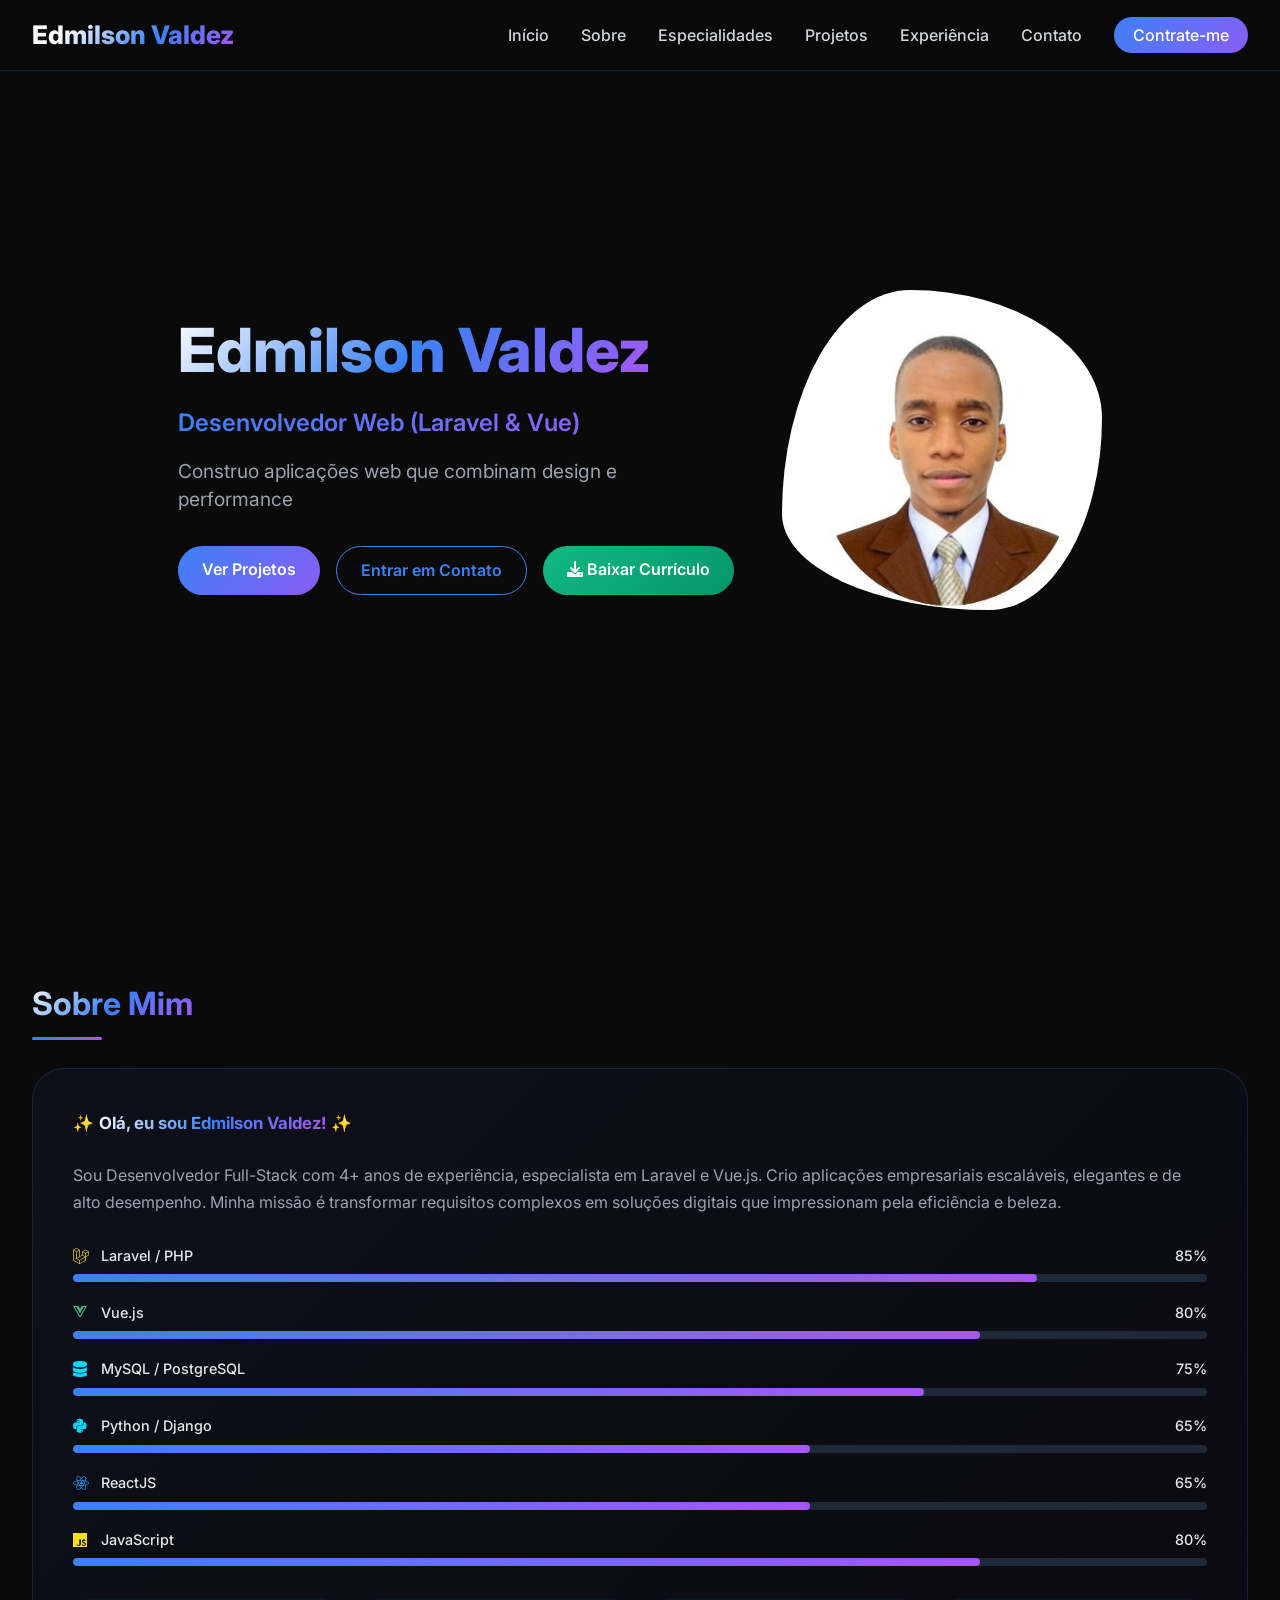
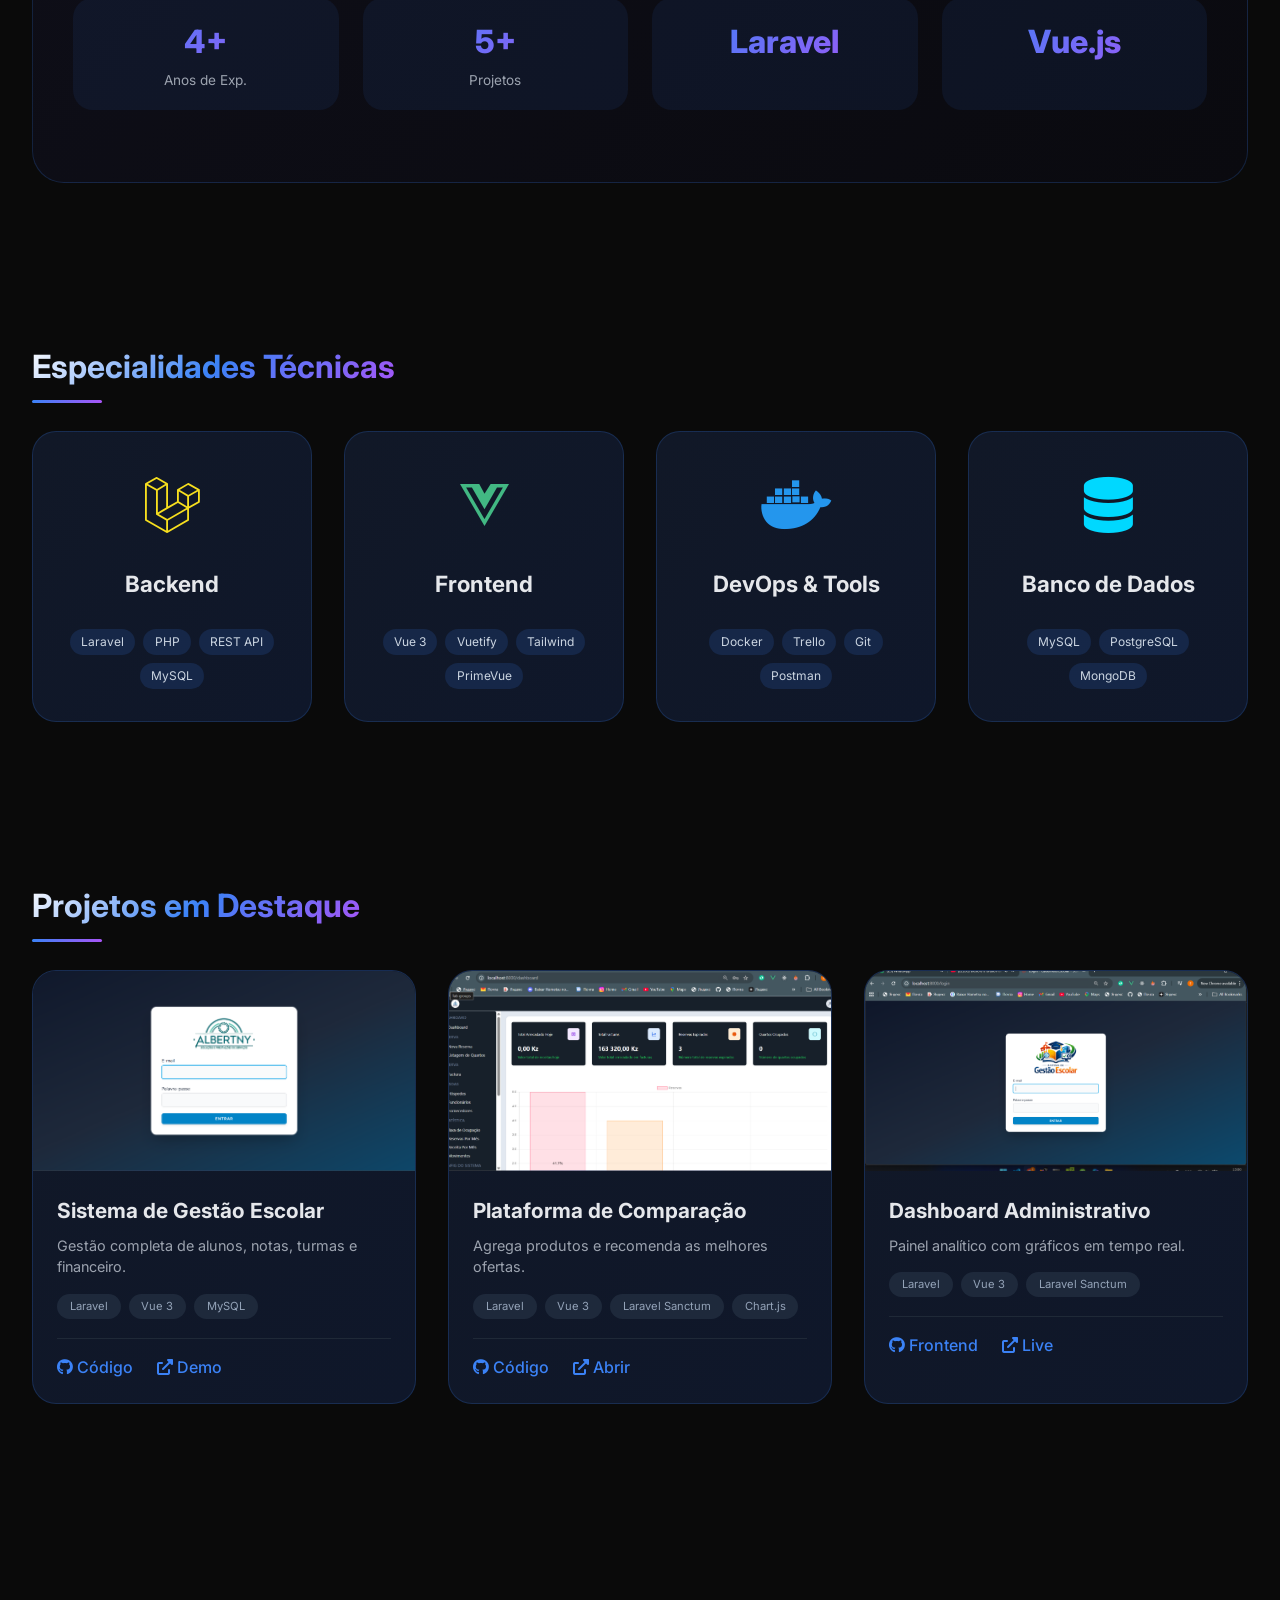
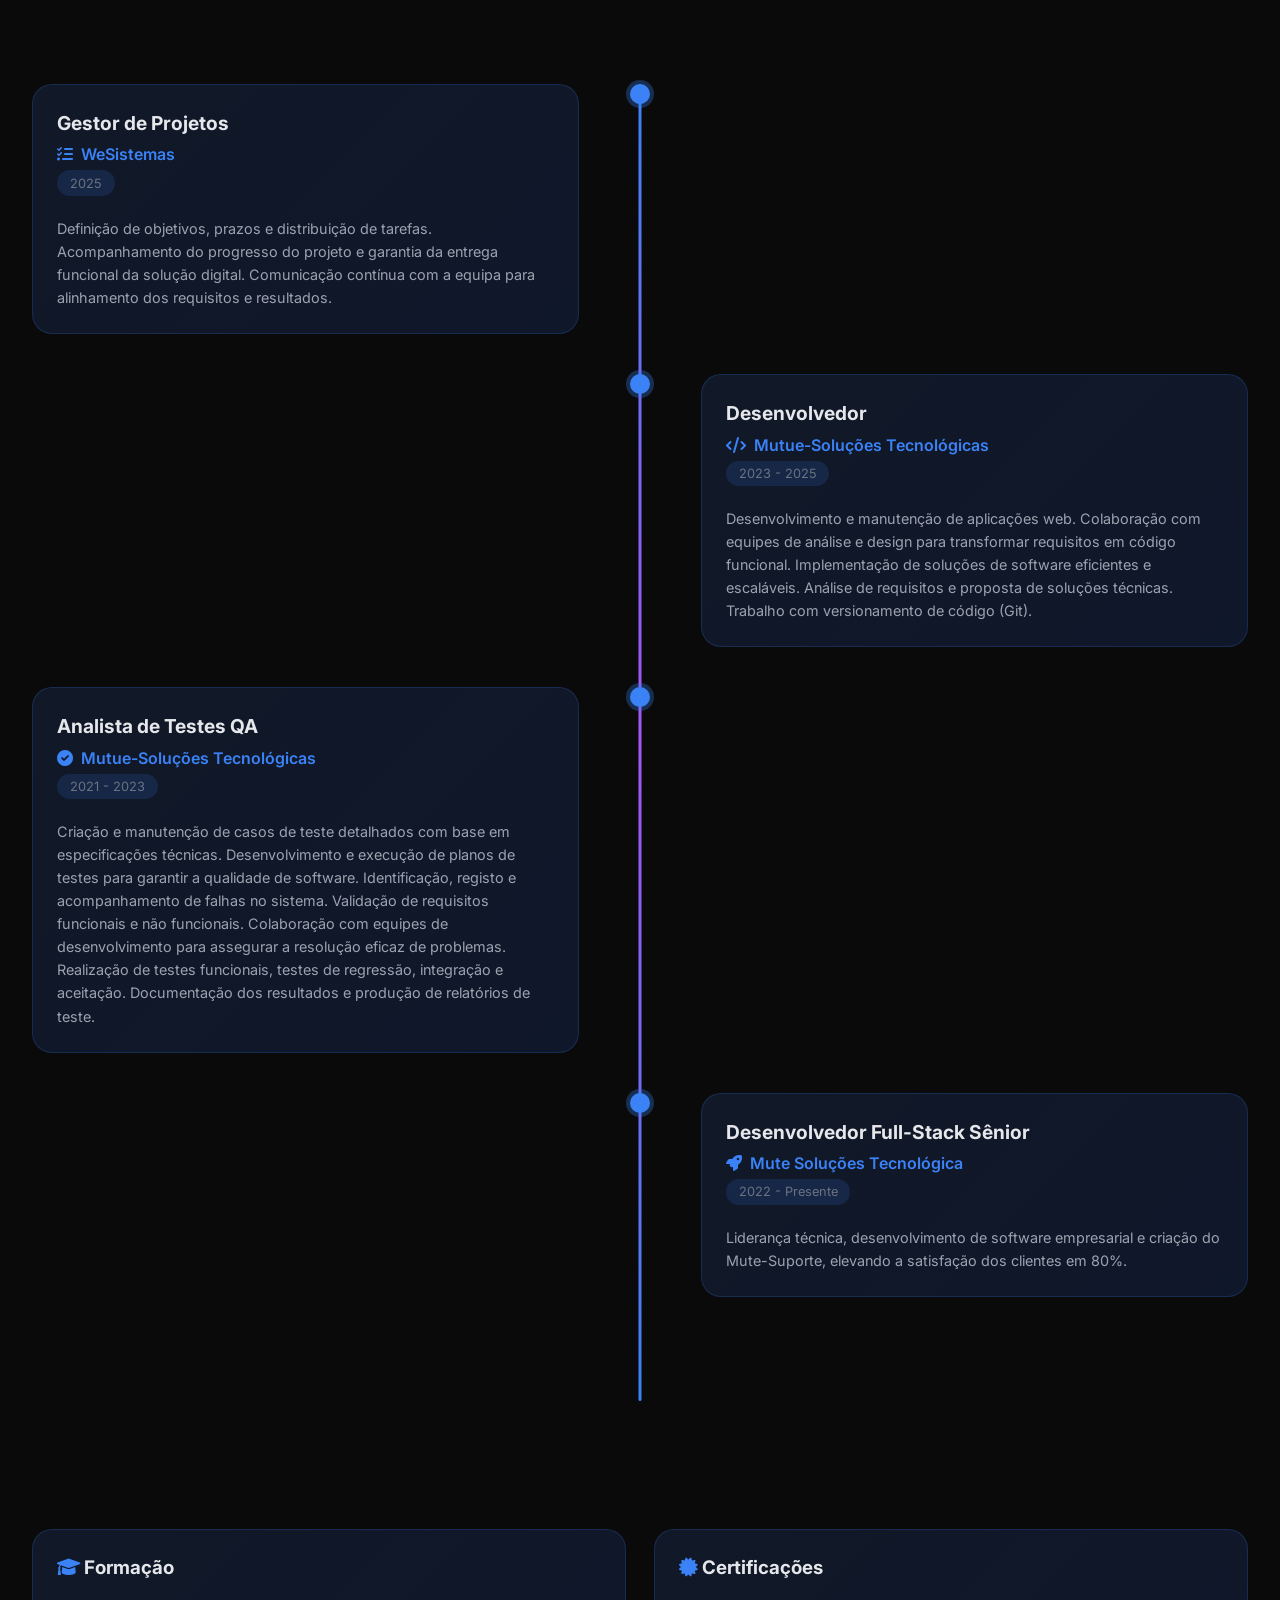
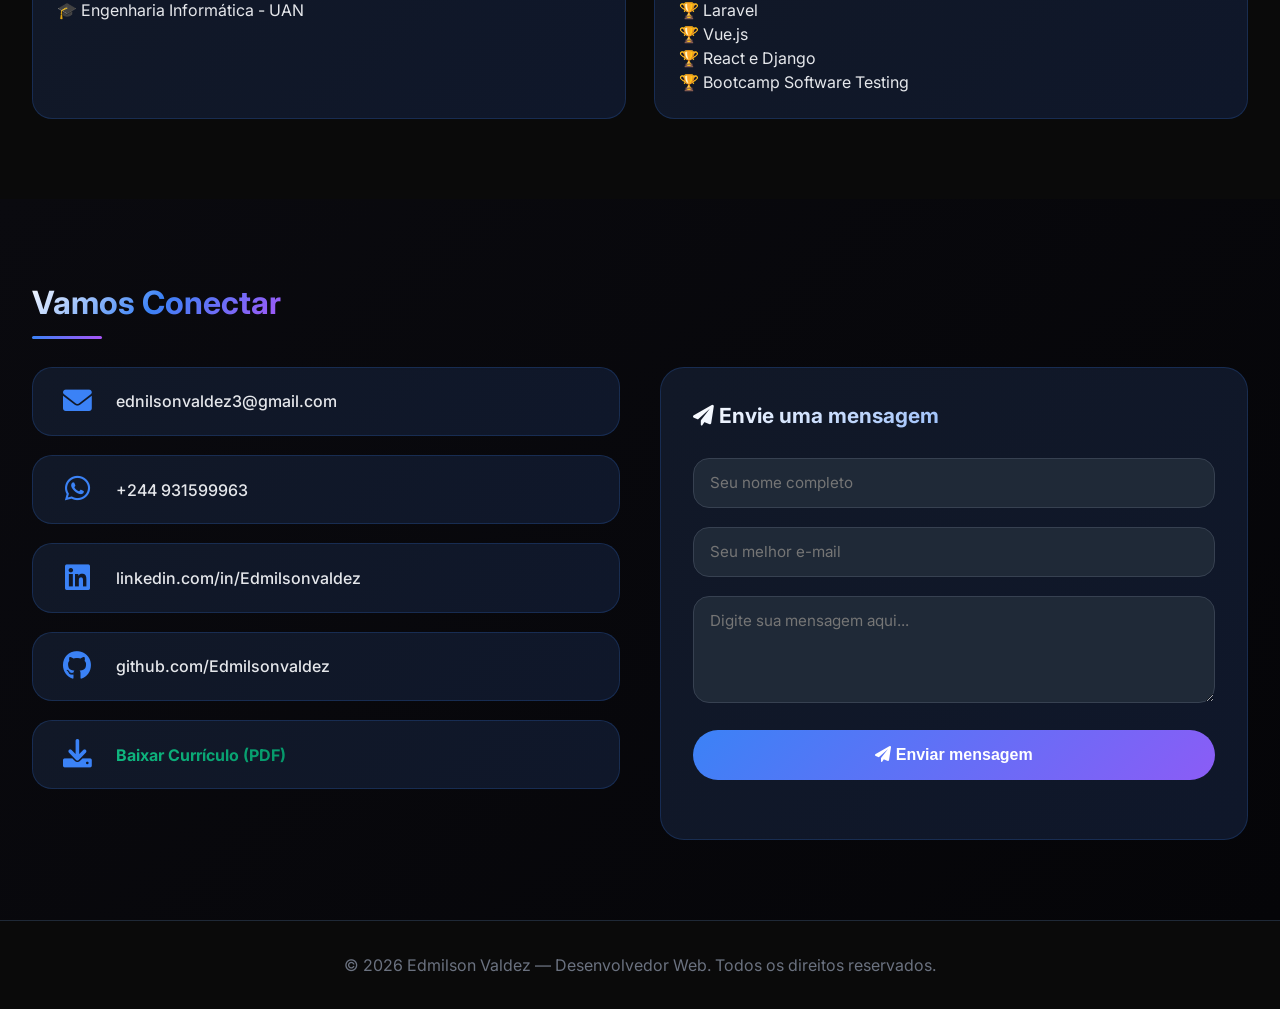
==== index.html @ 4fcdb346 "Add files via upload" ====
<!DOCTYPE html>
<html lang="pt-PT">
<head>
  <meta charset="UTF-8">
  <meta name="viewport" content="width=device-width, initial-scale=1.0, viewport-fit=cover">
  <meta name="description" content="Portfólio de Edmilson Valdez - Desenvolvedor Web especializado em Laravel e Vue.js.">
  <meta name="author" content="Edmilson Valdez">
  <title>Edmilson Valdez | Desenvolvedor Web (Laravel & Vue)</title>
  <link rel="preconnect" href="https://fonts.googleapis.com">
  <link rel="preconnect" href="https://fonts.gstatic.com" crossorigin>
  <link href="https://fonts.googleapis.com/css2?family=Inter:opsz,wght@14..32,300;400;500;600;700;800&family=Poppins:wght@500;600;700;800&display=swap" rel="stylesheet">
  <link rel="stylesheet" href="https://cdnjs.cloudflare.com/ajax/libs/font-awesome/6.0.0-beta3/css/all.min.css">
  <style>
    * {
      margin: 0;
      padding: 0;
      box-sizing: border-box;
    }

    body {
      background-color: #0A0A0A;
      color: #E5E7EB;
      font-family: 'Inter', sans-serif;
      line-height: 1.5;
      scroll-behavior: smooth;
    }

    .container {
      max-width: 1280px;
      margin: 0 auto;
      padding: 0 32px;
    }

    section {
      padding: 5rem 0;
    }

    /* Header */
    header {
      position: fixed;
      top: 0;
      width: 100%;
      background: rgba(10, 10, 10, 0.95);
      backdrop-filter: blur(12px);
      z-index: 1000;
      border-bottom: 1px solid rgba(59, 130, 246, 0.2);
      transition: all 0.3s ease;
    }

    .navbar {
      display: flex;
      justify-content: space-between;
      align-items: center;
      padding: 1rem 0;
    }

    .logo {
      font-size: 1.6rem;
      font-weight: 800;
      background: linear-gradient(135deg, #FFFFFF 20%, #3B82F6 60%, #A855F7 100%);
      -webkit-background-clip: text;
      background-clip: text;
      color: transparent;
    }

    .nav-links {
      display: flex;
      gap: 2rem;
      list-style: none;
    }

    .nav-links a {
      color: #D1D5DB;
      text-decoration: none;
      font-weight: 500;
      transition: all 0.3s;
      position: relative;
    }

    .nav-links a:hover {
      color: #3B82F6;
    }

    .nav-links a::after {
      content: '';
      position: absolute;
      bottom: -5px;
      left: 0;
      width: 0;
      height: 2px;
      background: linear-gradient(90deg, #3B82F6, #A855F7);
      transition: width 0.3s;
    }

    .nav-links a:hover::after {
      width: 100%;
    }

    .hire-btn {
      background: linear-gradient(135deg, #3B82F6, #8B5CF6);
      padding: 0.5rem 1.2rem;
      border-radius: 40px;
      color: white !important;
    }
    .hire-btn:hover {
      transform: translateY(-2px);
    }
    .hire-btn::after { display: none; }

    .menu-hamburger {
      display: none;
      font-size: 1.8rem;
      cursor: pointer;
      color: #E5E7EB;
    }

    /* Botões */
    .btn {
      display: inline-block;
      background: transparent;
      border: 1.5px solid #3B82F6;
      color: #3B82F6;
      padding: 0.7rem 1.5rem;
      border-radius: 40px;
      font-weight: 600;
      text-decoration: none;
      transition: all 0.3s ease;
      cursor: pointer;
    }

    .btn-primary {
      background: linear-gradient(135deg, #3B82F6, #8B5CF6);
      color: #FFFFFF;
      border: none;
    }

    .btn-primary:hover {
      transform: translateY(-2px);
      box-shadow: 0 10px 20px -5px rgba(59,130,246,0.4);
    }

    .btn-outline:hover {
      background: rgba(59,130,246,0.1);
      transform: translateY(-2px);
    }

    .btn-download {
      background: linear-gradient(135deg, #10B981, #059669);
      color: white;
      border: none;
    }
    .btn-download:hover {
      background: linear-gradient(135deg, #059669, #047857);
      transform: translateY(-2px);
      box-shadow: 0 10px 20px -5px rgba(16,185,129,0.4);
    }

    /* Hero */
    .hero {
      min-height: 100vh;
      display: flex;
      align-items: center;
      padding-top: 80px;
    }

    .hero-wrapper {
      display: flex;
      align-items: center;
      justify-content: space-between;
      gap: 3rem;
      flex-wrap: wrap;
    }

    .hero-content h1 { font-size: 3.8rem; font-weight: 800; }
    .gradient-text {
      background: linear-gradient(135deg, #FFFFFF, #3B82F6, #A855F7);
      -webkit-background-clip: text;
      background-clip: text;
      color: transparent;
    }
    .hero-title { font-size: 1.5rem; background: linear-gradient(135deg, #3B82F6, #A855F7); -webkit-background-clip: text; background-clip: text; color: transparent; margin: 0.5rem 0; font-weight: 600; }
    .hero-tagline { font-size: 1.2rem; color: #9CA3AF; margin: 1rem 0 2rem; max-width: 500px; }
    .hero-buttons { display: flex; gap: 1rem; flex-wrap: wrap; }

    .hero-image .image-frame {
      width: 320px; height: 320px;
      background: linear-gradient(135deg, #3B82F6, #8B5CF6);
      border-radius: 40% 60% 35% 65% / 70% 40% 60% 30%;
      animation: morphing 10s ease-in-out infinite;
      display: flex; align-items: center; justify-content: center; overflow: hidden;
    }
    @keyframes morphing {
      0%, 100% { border-radius: 40% 60% 35% 65% / 70% 40% 60% 30%; }
      50% { border-radius: 60% 40% 65% 35% / 40% 60% 40% 60%; }
    }
    .image-frame img { width: 100%; height: 100%; object-fit: cover; }

    /* Títulos */
    .section-title {
      font-size: 2rem;
      font-weight: 700;
      margin-bottom: 2.5rem;
      position: relative;
      display: inline-block;
      background: linear-gradient(135deg, #FFFFFF, #3B82F6, #A855F7);
      -webkit-background-clip: text;
      background-clip: text;
      color: transparent;
    }
    .section-title:after {
      content: '';
      position: absolute;
      bottom: -12px;
      left: 0;
      width: 70px;
      height: 3px;
      background: linear-gradient(90deg, #3B82F6, #A855F7);
      border-radius: 3px;
    }

    /* Cards de Especialidades */
    .skills-cards-grid {
      display: grid;
      grid-template-columns: repeat(auto-fit, minmax(250px, 1fr));
      gap: 2rem;
    }
    .skill-square-card {
      background: linear-gradient(135deg, #111827, #0F172A);
      border-radius: 24px;
      padding: 2rem;
      text-align: center;
      transition: all 0.4s cubic-bezier(0.2, 0.9, 0.4, 1.1);
      border: 1px solid rgba(59, 130, 246, 0.2);
      aspect-ratio: 1 / 0.9;
      display: flex;
      flex-direction: column;
      justify-content: center;
      align-items: center;
      cursor: pointer;
    }
    .skill-square-card:hover {
      transform: translateY(-10px) scale(1.02);
      border-color: #3B82F6;
      box-shadow: 0 25px 35px -12px rgba(59,130,246,0.3);
    }
    .skill-icon {
      font-size: 3.5rem;
      margin-bottom: 1.2rem;
      transition: transform 0.3s;
    }
    .skill-square-card:hover .skill-icon {
      transform: scale(1.1);
    }
    .skill-square-card h3 {
      font-size: 1.4rem;
      margin-bottom: 1rem;
      font-weight: 700;
    }
    .skill-tags {
      display: flex;
      flex-wrap: wrap;
      justify-content: center;
      gap: 0.5rem;
      margin-top: 0.8rem;
    }
    .skill-tag {
      background: rgba(59, 130, 246, 0.15);
      padding: 0.25rem 0.7rem;
      border-radius: 20px;
      font-size: 0.75rem;
      color: #CBD5E1;
      transition: 0.2s;
    }

    /* Projetos */
    .projects-grid {
      display: grid;
      grid-template-columns: repeat(auto-fit, minmax(340px, 1fr));
      gap: 2rem;
    }
    .project-card {
      background: linear-gradient(135deg, #111827, #0F172A);
      border-radius: 24px;
      overflow: hidden;
      border: 1px solid rgba(59, 130, 246, 0.2);
      transition: all 0.4s;
    }
    .project-card:hover {
      transform: translateY(-8px);
      border-color: #3B82F6;
      box-shadow: 0 20px 30px -12px rgba(0,0,0,0.5);
    }
    .project-img {
      width: 100%;
      height: 200px;
      object-fit: cover;
      background: linear-gradient(135deg, #1E293B, #0F172A);
      display: flex;
      align-items: center;
      justify-content: center;
      font-size: 3rem;
      color: #3B82F6;
    }
    .project-img img {
      width: 100%;
      height: 100%;
      object-fit: cover;
    }
    .project-info { padding: 1.5rem; }
    .project-info h3 { font-size: 1.3rem; margin-bottom: 0.5rem; }
    .project-desc { color: #9CA3AF; font-size: 0.9rem; margin-bottom: 1rem; }
    .project-tech { display: flex; flex-wrap: wrap; gap: 0.5rem; margin-bottom: 1.2rem; }
    .tech-tag { background: #1E293B; padding: 0.25rem 0.8rem; border-radius: 20px; font-size: 0.7rem; color: #94A3B8; }
    .project-links { display: flex; gap: 1.5rem; border-top: 1px solid #1F2937; padding-top: 1rem; }
    .project-links a { color: #3B82F6; text-decoration: none; font-weight: 500; transition: 0.2s; }
    .project-links a:hover { color: #A855F7; }

    /* Timeline - Versão vertical melhorada para mobile e desktop */
    .timeline {
      position: relative;
      padding: 2rem 0;
    }
    .timeline::before {
      content: '';
      position: absolute;
      left: 50%;
      transform: translateX(-50%);
      width: 3px;
      height: 100%;
      background: linear-gradient(180deg, #3B82F6, #A855F7, #3B82F6);
      border-radius: 3px;
    }
    .timeline-item {
      position: relative;
      margin-bottom: 2.5rem;
      width: 100%;
      display: flex;
      justify-content: center;
    }
    .timeline-dot {
      position: absolute;
      left: 50%;
      transform: translateX(-50%);
      width: 20px;
      height: 20px;
      background: #3B82F6;
      border-radius: 50%;
      z-index: 2;
      box-shadow: 0 0 0 4px rgba(59,130,246,0.3);
      transition: all 0.3s;
    }
    .timeline-item:hover .timeline-dot {
      background: #A855F7;
      box-shadow: 0 0 0 6px rgba(168,85,247,0.4);
      transform: translateX(-50%) scale(1.2);
    }
    .timeline-content {
      width: 45%;
      background: linear-gradient(135deg, #111827, #0F172A);
      padding: 1.5rem;
      border-radius: 20px;
      border: 1px solid rgba(59, 130, 246, 0.2);
      transition: all 0.3s;
    }
    .timeline-item:nth-child(odd) .timeline-content {
      margin-right: 55%;
    }
    .timeline-item:nth-child(even) .timeline-content {
      margin-left: 55%;
    }
    .timeline-content:hover {
      transform: translateY(-5px);
      border-color: #3B82F6;
    }
    .timeline-content h3 { font-size: 1.2rem; margin-bottom: 0.3rem; font-weight: 700; }
    .timeline-company { color: #3B82F6; font-weight: 600; margin: 0.2rem 0; display: flex; align-items: center; gap: 0.5rem; }
    .timeline-date { color: #6B7280; font-size: 0.8rem; margin-bottom: 0.8rem; display: inline-block; background: rgba(59,130,246,0.15); padding: 0.2rem 0.8rem; border-radius: 20px; }
    .timeline-desc { color: #9CA3AF; font-size: 0.9rem; line-height: 1.6; margin-top: 0.5rem; }
    .timeline-desc ul {
      margin-top: 0.5rem;
      padding-left: 1.2rem;
    }
    .timeline-desc li {
      margin-bottom: 0.3rem;
      font-size: 0.85rem;
    }

    /* Sobre com medidores percentuais */
    .about-modern {
      background: linear-gradient(135deg, #0F0F1A, #0A0A0F);
      border-radius: 32px;
      padding: 2.5rem;
      border: 1px solid rgba(59, 130, 246, 0.2);
    }
    .stats-grid {
      display: grid;
      grid-template-columns: repeat(4, 1fr);
      gap: 1.5rem;
      margin: 2rem 0 2rem;
    }
    .stat-card {
      text-align: center;
      padding: 1.2rem;
      background: rgba(59, 130, 246, 0.08);
      border-radius: 20px;
      transition: all 0.3s;
    }
    .stat-card:hover { transform: translateY(-5px); background: rgba(59,130,246,0.12); }
    .stat-number { font-size: 2rem; font-weight: 800; background: linear-gradient(135deg, #3B82F6, #A855F7); -webkit-background-clip: text; background-clip: text; color: transparent; }
    .stat-label { font-size: 0.85rem; color: #9CA3AF; margin-top: 0.3rem; }

    /* Medidores de percentual */
    .skills-progress {
      margin-top: 1.5rem;
    }
    .progress-item {
      margin-bottom: 1.2rem;
    }
    .progress-header {
      display: flex;
      justify-content: space-between;
      margin-bottom: 0.5rem;
      font-size: 0.9rem;
      font-weight: 500;
    }
    .progress-tech {
      display: flex;
      align-items: center;
      gap: 0.5rem;
    }
    .progress-tech i {
      font-size: 1rem;
      width: 20px;
    }
    .progress-bar-bg {
      background: #1F2937;
      border-radius: 20px;
      height: 8px;
      overflow: hidden;
    }
    .progress-bar-fill {
      background: linear-gradient(90deg, #3B82F6, #A855F7);
      width: 0%;
      height: 100%;
      border-radius: 20px;
      transition: width 1.2s cubic-bezier(0.2, 0.9, 0.4, 1.1);
    }
    
    .info-grid {
      display: grid;
      grid-template-columns: repeat(auto-fit, minmax(280px, 1fr));
      gap: 1.8rem;
    }
    .info-card {
      background: linear-gradient(135deg, #111827, #0F172A);
      border-radius: 20px;
      padding: 1.5rem;
      border: 1px solid rgba(59, 130, 246, 0.2);
    }

    /* Contato */
    .contact-section {
      background: linear-gradient(135deg, #0A0A0F, #050508);
    }
    .contact-wrapper {
      display: grid;
      grid-template-columns: 1fr 1fr;
      gap: 2.5rem;
      align-items: stretch;
    }
    .contact-info {
      display: flex;
      flex-direction: column;
      gap: 1.2rem;
    }
    .contact-item {
      background: linear-gradient(135deg, #111827, #0F172A);
      display: flex;
      align-items: center;
      gap: 1.2rem;
      padding: 1.2rem 1.5rem;
      border-radius: 20px;
      border: 1px solid rgba(59,130,246,0.2);
      transition: all 0.3s;
    }
    .contact-item:hover {
      border-color: #3B82F6;
      transform: translateX(8px);
      background: linear-gradient(135deg, #161E2E, #111827);
    }
    .contact-item i {
      font-size: 1.8rem;
      color: #3B82F6;
      width: 40px;
      text-align: center;
    }
    .contact-item a, .contact-item span {
      color: #E5E7EB;
      text-decoration: none;
      font-size: 1rem;
      font-weight: 500;
    }
    .contact-item a:hover {
      color: #3B82F6;
    }
    form {
      background: linear-gradient(135deg, #111827, #0F172A);
      padding: 2rem;
      border-radius: 24px;
      display: flex;
      flex-direction: column;
      gap: 1.2rem;
      border: 1px solid rgba(59, 130, 246, 0.2);
      height: 100%;
    }
    form h3 {
      font-size: 1.3rem;
      margin-bottom: 0.5rem;
      background: linear-gradient(135deg, #FFFFFF, #3B82F6);
      -webkit-background-clip: text;
      background-clip: text;
      color: transparent;
    }
    input, textarea {
      background: #1F2937;
      border: 1px solid #374151;
      padding: 0.9rem 1rem;
      border-radius: 16px;
      color: white;
      font-family: 'Inter', sans-serif;
      font-size: 0.95rem;
      transition: all 0.2s;
    }
    input:focus, textarea:focus {
      outline: none;
      border-color: #3B82F6;
      box-shadow: 0 0 0 2px rgba(59,130,246,0.2);
    }
    button[type="submit"] {
      background: linear-gradient(135deg, #3B82F6, #8B5CF6);
      color: white;
      border: none;
      padding: 1rem;
      border-radius: 40px;
      font-weight: 600;
      font-size: 1rem;
      cursor: pointer;
      transition: all 0.3s;
      margin-top: 0.5rem;
    }
    button[type="submit"]:hover {
      transform: translateY(-2px);
      box-shadow: 0 10px 20px -5px rgba(59,130,246,0.4);
    }

    .back-to-top {
      position: fixed;
      bottom: 2rem;
      right: 2rem;
      background: linear-gradient(135deg, #3B82F6, #8B5CF6);
      width: 48px;
      height: 48px;
      border-radius: 50%;
      display: flex;
      align-items: center;
      justify-content: center;
      cursor: pointer;
      opacity: 0;
      visibility: hidden;
      transition: 0.3s;
      z-index: 99;
    }
    .back-to-top.show { opacity: 1; visibility: visible; }
    footer { text-align: center; padding: 2rem; border-top: 1px solid #1F2937; color: #6B7280; }
    .fade-up { opacity: 0; transform: translateY(30px); transition: opacity 0.8s ease, transform 0.8s ease; }
    .fade-up.visible { opacity: 1; transform: translateY(0); }

    @media (max-width: 768px) {
      .container { padding: 0 20px; }
      .menu-hamburger { display: block; }
      .nav-links {
        position: fixed;
        top: 70px;
        left: -100%;
        flex-direction: column;
        background: #0A0A0A;
        width: 100%;
        text-align: center;
        padding: 2rem;
        gap: 1.5rem;
        transition: 0.3s;
      }
      .nav-links.active { left: 0; }
      .hero-wrapper { flex-direction: column-reverse; text-align: center; }
      .hero-content { text-align: center; }
      .hero-tagline { margin: 1rem auto 2rem; }
      .stats-grid { grid-template-columns: repeat(2,1fr); }
      .contact-wrapper { grid-template-columns: 1fr; }
      .timeline::before { left: 20px; }
      .timeline-dot { left: 20px; transform: translateX(0); }
      .timeline-item:nth-child(odd) .timeline-content,
      .timeline-item:nth-child(even) .timeline-content {
        width: calc(100% - 50px);
        margin-left: 50px !important;
        margin-right: 0 !important;
      }
      .skills-cards-grid { grid-template-columns: repeat(auto-fit, minmax(200px,1fr)); }
      .hero-buttons { justify-content: center; }
    }
  </style>
</head>
<body>
  <header>
    <div class="container">
      <div class="navbar">
        <div class="logo">Edmilson Valdez</div>
        <div class="menu-hamburger" id="hamburger"><i class="fas fa-bars"></i></div>
        <ul class="nav-links" id="navLinks">
          <li><a href="#home">Início</a></li>
          <li><a href="#sobre">Sobre</a></li>
          <li><a href="#especialidades">Especialidades</a></li>
          <li><a href="#projetos">Projetos</a></li>
          <li><a href="#experiencia">Experiência</a></li>
          <li><a href="#contato">Contato</a></li>
          <li><a href="#contato" class="hire-btn">Contrate-me</a></li>
        </ul>
      </div>
    </div>
  </header>

  <main>
    <section id="home" class="hero">
      <div class="container">
        <div class="hero-wrapper">
          <div class="hero-content fade-up">
            <h1><span class="gradient-text">Edmilson Valdez</span></h1>
            <div class="hero-title">Desenvolvedor Web (Laravel & Vue)</div>
            <p class="hero-tagline">Construo aplicações web que combinam design e performance</p>
            <div class="hero-buttons">
              <a href="#projetos" class="btn btn-primary">Ver Projetos</a>
              <a href="#contato" class="btn btn-outline">Entrar em Contato</a>
              <a href="CV Edmilson Albino Valdez João.pdf" class="btn btn-primary btn-download" target="_blank"><i class="fas fa-download"></i> Baixar Currículo</a>
            </div>
          </div>
          <div class="hero-image fade-up">
            <div class="image-frame">
              <img src="foto.jpg" alt="Edmilson Valdez">
            </div>
          </div>
        </div>
      </div>
    </section>

    <section id="sobre">
      <div class="container">
        <h2 class="section-title fade-up">Sobre Mim</h2>
        <div class="about-modern fade-up">
          <p style="font-size:1.05rem; line-height:1.7; margin-bottom:1.5rem;">✨ <strong class="gradient-text">Olá, eu sou Edmilson Valdez!</strong> ✨</p>
          <p style="color:#9CA3AF; line-height:1.7; margin-bottom:1.8rem;">Sou Desenvolvedor Full-Stack com 4+ anos de experiência, especialista em Laravel e Vue.js. Crio aplicações empresariais escaláveis, elegantes e de alto desempenho. Minha missão é transformar requisitos complexos em soluções digitais que impressionam pela eficiência e beleza.</p>
          
          <div class="skills-progress">
            <div class="progress-item">
              <div class="progress-header">
                <div class="progress-tech"><i class="fab fa-laravel" style="color:#F7DF1E;"></i> <span>Laravel / PHP</span></div>
                <span>85%</span>
              </div>
              <div class="progress-bar-bg"><div class="progress-bar-fill" data-width="85"></div></div>
            </div>
            <div class="progress-item">
              <div class="progress-header">
                <div class="progress-tech"><i class="fab fa-vuejs" style="color:#42B883;"></i> <span>Vue.js</span></div>
                <span>80%</span>
              </div>
              <div class="progress-bar-bg"><div class="progress-bar-fill" data-width="80"></div></div>
            </div>
            <div class="progress-item">
              <div class="progress-header">
                <div class="progress-tech"><i class="fas fa-database" style="color:#00D8FF;"></i> <span>MySQL / PostgreSQL</span></div>
                <span>75%</span>
              </div>
              <div class="progress-bar-bg"><div class="progress-bar-fill" data-width="75"></div></div>
            </div>
            <div class="progress-item">
              <div class="progress-header">
                <div class="progress-tech"><i class="fab fa-python" style="color:#00D8FF;"></i> <span>Python / Django</span></div>
                <span>65%</span>
              </div>
              <div class="progress-bar-bg"><div class="progress-bar-fill" data-width="65"></div></div>
            </div>
            <div class="progress-item">
              <div class="progress-header">
                <div class="progress-tech"><i class="fab fa-react" style="color:#2496ED;"></i> <span>ReactJS</span></div>
                <span>65%</span>
              </div>
              <div class="progress-bar-bg"><div class="progress-bar-fill" data-width="65"></div></div>
            </div>
            <div class="progress-item">
              <div class="progress-header">
                <div class="progress-tech"><i class="fab fa-js" style="color:#F7DF1E;"></i> <span>JavaScript</span></div>
                <span>80%</span>
              </div>
              <div class="progress-bar-bg"><div class="progress-bar-fill" data-width="80"></div></div>
            </div>
          </div>

          <div class="stats-grid">
            <div class="stat-card"><div class="stat-number">4+</div><div class="stat-label">Anos de Exp.</div></div>
            <div class="stat-card"><div class="stat-number">5+</div><div class="stat-label">Projetos</div></div>
            <div class="stat-card"><div class="stat-number">Laravel</div><div class="stat-label"></div></div>
            <div class="stat-card"><div class="stat-number">Vue.js</div><div class="stat-label"></div></div>
          </div>
        </div>
      </div>
    </section>

    <section id="especialidades">
      <div class="container">
        <h2 class="section-title fade-up">Especialidades Técnicas</h2>
        <div class="skills-cards-grid">
          <div class="skill-square-card fade-up">
            <div class="skill-icon" style="color:#F7DF1E;"><i class="fab fa-laravel"></i></div>
            <h3>Backend</h3>
            <div class="skill-tags"><span class="skill-tag">Laravel</span><span class="skill-tag">PHP</span><span class="skill-tag">REST API</span><span class="skill-tag">MySQL</span></div>
          </div>
          <div class="skill-square-card fade-up">
            <div class="skill-icon" style="color:#42B883;"><i class="fab fa-vuejs"></i></div>
            <h3>Frontend</h3>
            <div class="skill-tags"><span class="skill-tag">Vue 3</span><span class="skill-tag">Vuetify</span><span class="skill-tag">Tailwind</span><span class="skill-tag">PrimeVue</span></div>
          </div>
          <div class="skill-square-card fade-up">
            <div class="skill-icon" style="color:#2496ED;"><i class="fab fa-docker"></i></div>
            <h3>DevOps & Tools</h3>
            <div class="skill-tags"><span class="skill-tag">Docker</span><span class="skill-tag">Trello</span><span class="skill-tag">Git</span><span class="skill-tag">Postman</span></div>
          </div>
          <div class="skill-square-card fade-up">
            <div class="skill-icon" style="color:#00D8FF;"><i class="fas fa-database"></i></div>
            <h3>Banco de Dados</h3>
            <div class="skill-tags"><span class="skill-tag">MySQL</span><span class="skill-tag">PostgreSQL</span><span class="skill-tag">MongoDB</span></div>
          </div>
        </div>
      </div>
    </section>

    <section id="projetos">
      <div class="container">
        <h2 class="section-title fade-up">Projetos em Destaque</h2>
        <div class="projects-grid">
          <div class="project-card fade-up">
            <div class="project-img"><img src="img1.png" alt="Sistema Escolar"></div>
            <div class="project-info"><h3>Sistema de Gestão Escolar</h3><p class="project-desc">Gestão completa de alunos, notas, turmas e financeiro.</p><div class="project-tech"><span class="tech-tag">Laravel</span><span class="tech-tag">Vue 3</span><span class="tech-tag">MySQL</span></div><div class="project-links"><a href="#"><i class="fab fa-github"></i> Código</a><a href="#"><i class="fas fa-external-link-alt"></i> Demo</a></div></div>
          </div>
          <div class="project-card fade-up">
            <div class="project-img"><img src="img2.png" alt="Comparador Preços"></div>
            <div class="project-info"><h3>Plataforma de Comparação</h3><p class="project-desc">Agrega produtos e recomenda as melhores ofertas.</p><div class="project-tech"><span class="tech-tag">Laravel</span><span class="tech-tag">Vue 3</span><span class="tech-tag">Laravel Sanctum</span><span class="tech-tag">Chart.js</span></div><div class="project-links"><a href="#"><i class="fab fa-github"></i> Código</a><a href="#"><i class="fas fa-external-link-alt"></i> Abrir</a></div></div>
          </div>
          <div class="project-card fade-up">
            <div class="project-img"><img src="img3.png" alt="Dashboard Admin"></div>
            <div class="project-info"><h3>Dashboard Administrativo</h3><p class="project-desc">Painel analítico com gráficos em tempo real.</p><div class="project-tech"><span class="tech-tag">Laravel</span><span class="tech-tag">Vue 3</span><span class="tech-tag">Laravel Sanctum</span></div><div class="project-links"><a href="#"><i class="fab fa-github"></i> Frontend</a><a href="#"><i class="fas fa-external-link-alt"></i> Live</a></div></div>
          </div>
        </div>
      </div>
    </section>

    <!-- Trajetória Profissional com todas as experiências -->
    <section id="experiencia">
      <div class="container">
        <h2 class="section-title fade-up">Trajetória Profissional</h2>
        <div class="timeline">
          <!-- Gestor de Projetos (mais recente) -->
          <div class="timeline-item"><div class="timeline-dot"></div><div class="timeline-content"><h3>Gestor de Projetos</h3><div class="timeline-company"><i class="fas fa-tasks"></i> WeSistemas</div><div class="timeline-date">2025</div><div class="timeline-desc">Definição de objetivos, prazos e distribuição de tarefas. Acompanhamento do progresso do projeto e garantia da entrega funcional da solução digital. Comunicação contínua com a equipa para alinhamento dos requisitos e resultados.</div></div></div>
          
          <!-- Desenvolvedor -->
          <div class="timeline-item"><div class="timeline-dot"></div><div class="timeline-content"><h3>Desenvolvedor</h3><div class="timeline-company"><i class="fas fa-code"></i> Mutue-Soluções Tecnológicas</div><div class="timeline-date">2023 - 2025</div><div class="timeline-desc">Desenvolvimento e manutenção de aplicações web. Colaboração com equipes de análise e design para transformar requisitos em código funcional. Implementação de soluções de software eficientes e escaláveis. Análise de requisitos e proposta de soluções técnicas. Trabalho com versionamento de código (Git).</div></div></div>
          
          <!-- Analista de Testes QA -->
          <div class="timeline-item"><div class="timeline-dot"></div><div class="timeline-content"><h3>Analista de Testes QA</h3><div class="timeline-company"><i class="fas fa-check-circle"></i> Mutue-Soluções Tecnológicas</div><div class="timeline-date">2021 - 2023</div><div class="timeline-desc">Criação e manutenção de casos de teste detalhados com base em especificações técnicas. Desenvolvimento e execução de planos de testes para garantir a qualidade de software. Identificação, registo e acompanhamento de falhas no sistema. Validação de requisitos funcionais e não funcionais. Colaboração com equipes de desenvolvimento para assegurar a resolução eficaz de problemas. Realização de testes funcionais, testes de regressão, integração e aceitação. Documentação dos resultados e produção de relatórios de teste.</div></div></div>
          
          <!-- Desenvolvedor Full-Stack Sênior (mantido) -->
          <div class="timeline-item"><div class="timeline-dot"></div><div class="timeline-content"><h3>Desenvolvedor Full-Stack Sênior</h3><div class="timeline-company"><i class="fas fa-rocket"></i> Mute Soluções Tecnológica</div><div class="timeline-date">2022 - Presente</div><div class="timeline-desc">Liderança técnica, desenvolvimento de software empresarial e criação do Mute-Suporte, elevando a satisfação dos clientes em 80%.</div></div></div>
        </div>
      </div>
    </section>

    <section id="formacao">
      <div class="container">
        <div class="info-grid">
          <div class="info-card fade-up"><h3><i class="fas fa-graduation-cap" style="color:#3B82F6;"></i> Formação</h3><ul style="list-style:none; margin-top:1rem;"><li>🎓 Engenharia Informática - UAN</li></ul></div>
          <div class="info-card fade-up"><h3><i class="fas fa-certificate" style="color:#3B82F6;"></i> Certificações</h3><ul style="list-style:none; margin-top:1rem;"><li>🏆 Laravel</li><li>🏆 Vue.js</li><li>🏆 React e Django</li><li>🏆 Bootcamp Software Testing</li></ul></div>
        </div>
      </div>
    </section>

    <section id="contato" class="contact-section">
      <div class="container">
        <h2 class="section-title fade-up">Vamos Conectar</h2>
        <div class="contact-wrapper">
          <div class="contact-info fade-up">
            <div class="contact-item"><i class="fas fa-envelope"></i><span>ednilsonvaldez3@gmail.com</span></div>
            <div class="contact-item"><i class="fab fa-whatsapp"></i><a href="https://wa.me/244931599963" target="_blank">+244 931599963</a></div>
            <div class="contact-item"><i class="fab fa-linkedin"></i><a href="#">linkedin.com/in/Edmilsonvaldez</a></div>
            <div class="contact-item"><i class="fab fa-github"></i><a href="#">github.com/Edmilsonvaldez</a></div>
            <div class="contact-item"><i class="fas fa-download"></i><a href="CV Edmilson Albino Valdez João.pdf" target="_blank" style="background: linear-gradient(135deg, #10B981, #059669); -webkit-background-clip: text; background-clip: text; color: transparent; font-weight: bold;">Baixar Currículo (PDF)</a></div>
          </div>
          <form id="contactForm" class="fade-up">
            <h3><i class="fas fa-paper-plane"></i> Envie uma mensagem</h3>
            <input type="text" placeholder="Seu nome completo" id="nome" required>
            <input type="email" placeholder="Seu melhor e-mail" id="email" required>
            <textarea rows="4" placeholder="Digite sua mensagem aqui..." id="mensagem" required></textarea>
            <button type="submit" id="submitBtn"><i class="fas fa-paper-plane"></i> Enviar mensagem</button>
            <div id="formFeedback" style="font-size:0.85rem; text-align:center; margin-top:0.5rem;"></div>
          </form>
        </div>
      </div>
    </section>
  </main>

  <footer><p>© 2026 Edmilson Valdez — Desenvolvedor Web. Todos os direitos reservados.</p></footer>
  <div class="back-to-top" id="backToTop"><i class="fas fa-arrow-up"></i></div>

  <script>
    (function() {
      const hamburger = document.getElementById('hamburger');
      const navLinks = document.getElementById('navLinks');
      if(hamburger) hamburger.onclick = () => navLinks.classList.toggle('active');
      document.querySelectorAll('.nav-links a').forEach(a => a.onclick = () => navLinks.classList.remove('active'));
      
      document.querySelectorAll('a[href^="#"]').forEach(anchor => {
        anchor.addEventListener('click', function(e) {
          const href = this.getAttribute('href');
          if(href === '#') return;
          if(href.startsWith('#')) {
            e.preventDefault();
            const target = document.querySelector(href);
            if(target) target.scrollIntoView({ behavior: 'smooth', block: 'start' });
          }
        });
      });
      
      const backTop = document.getElementById('backToTop');
      window.addEventListener('scroll', () => {
        if(window.scrollY > 400) backTop.classList.add('show');
        else backTop.classList.remove('show');
        const header = document.querySelector('header');
        if(window.scrollY > 80) header.style.transform = 'translateY(-100%)';
        else header.style.transform = 'translateY(0)';
      });
      backTop.onclick = () => window.scrollTo({ top: 0, behavior: 'smooth' });
      
      const fadeElements = document.querySelectorAll('.fade-up');
      const observer = new IntersectionObserver((entries) => {
        entries.forEach(entry => {
          if(entry.isIntersecting) {
            entry.target.classList.add('visible');
            const bars = entry.target.querySelectorAll('.progress-bar-fill');
            if(bars.length) {
              bars.forEach(bar => {
                const width = bar.getAttribute('data-width');
                if(width && !bar.style.width) bar.style.width = width + '%';
              });
            }
          }
        });
      }, { threshold: 0.1 });
      fadeElements.forEach(el => observer.observe(el));
      
      setTimeout(() => {
        document.querySelectorAll('.progress-bar-fill').forEach(bar => {
          const width = bar.getAttribute('data-width');
          if(width && !bar.style.width) bar.style.width = width + '%';
        });
      }, 300);
      
      const form = document.getElementById('contactForm');
      const feedback = document.getElementById('formFeedback');
      if(form) {
        form.addEventListener('submit', (e) => {
          e.preventDefault();
          const nome = document.getElementById('nome').value.trim();
          const email = document.getElementById('email').value.trim();
          const msg = document.getElementById('mensagem').value.trim();
          if(!nome || !email || !msg) {
            feedback.innerHTML = '<span style="color:#F87171;">❌ Preencha todos os campos.</span>';
            return;
          }
          const btn = form.querySelector('button[type="submit"]');
          btn.disabled = true;
          btn.innerHTML = 'Enviando...';
          setTimeout(() => {
            feedback.innerHTML = '<span style="color:#4ADE80;">✅ Mensagem enviada! Entrarei em contato em breve.</span>';
            form.reset();
            btn.disabled = false;
            btn.innerHTML = '<i class="fas fa-paper-plane"></i> Enviar mensagem';
            setTimeout(() => feedback.innerHTML = '', 4000);
          }, 1000);
        });
      }
    })();
  </script>
</body>
</html>
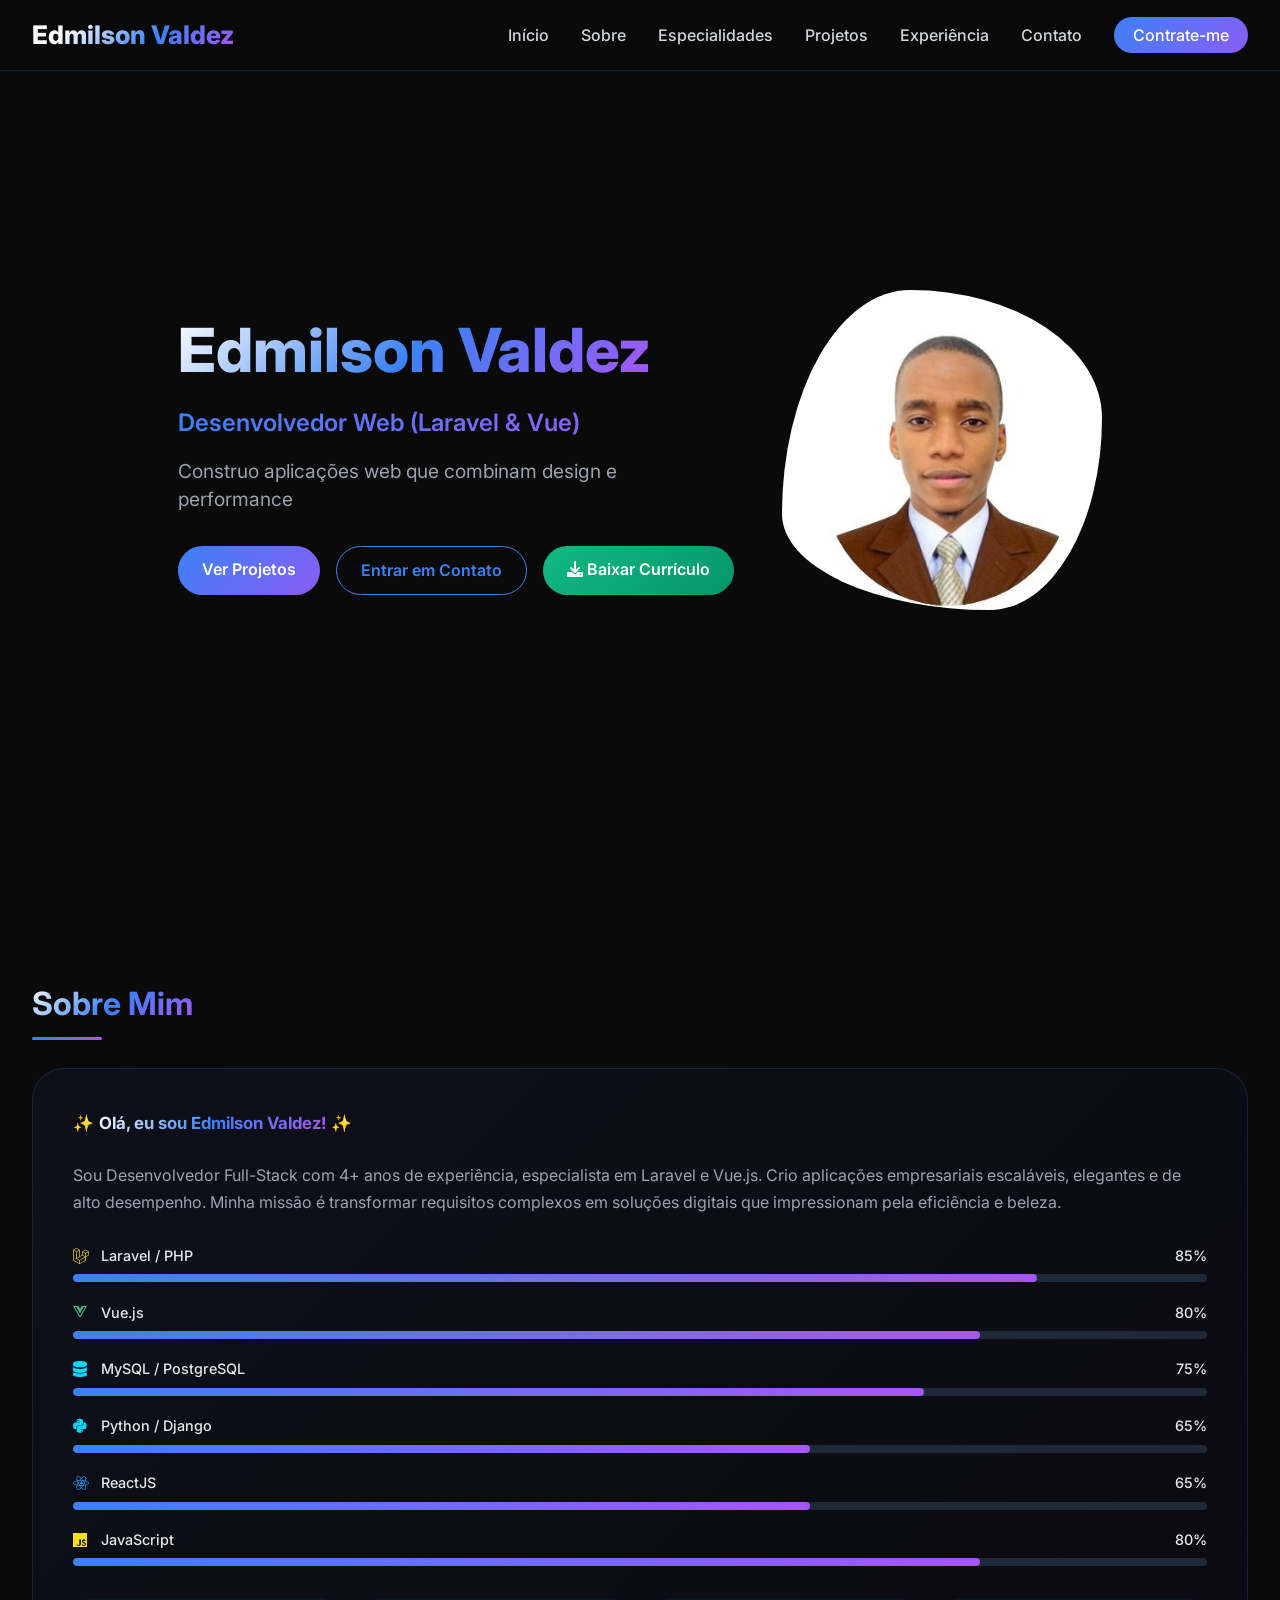
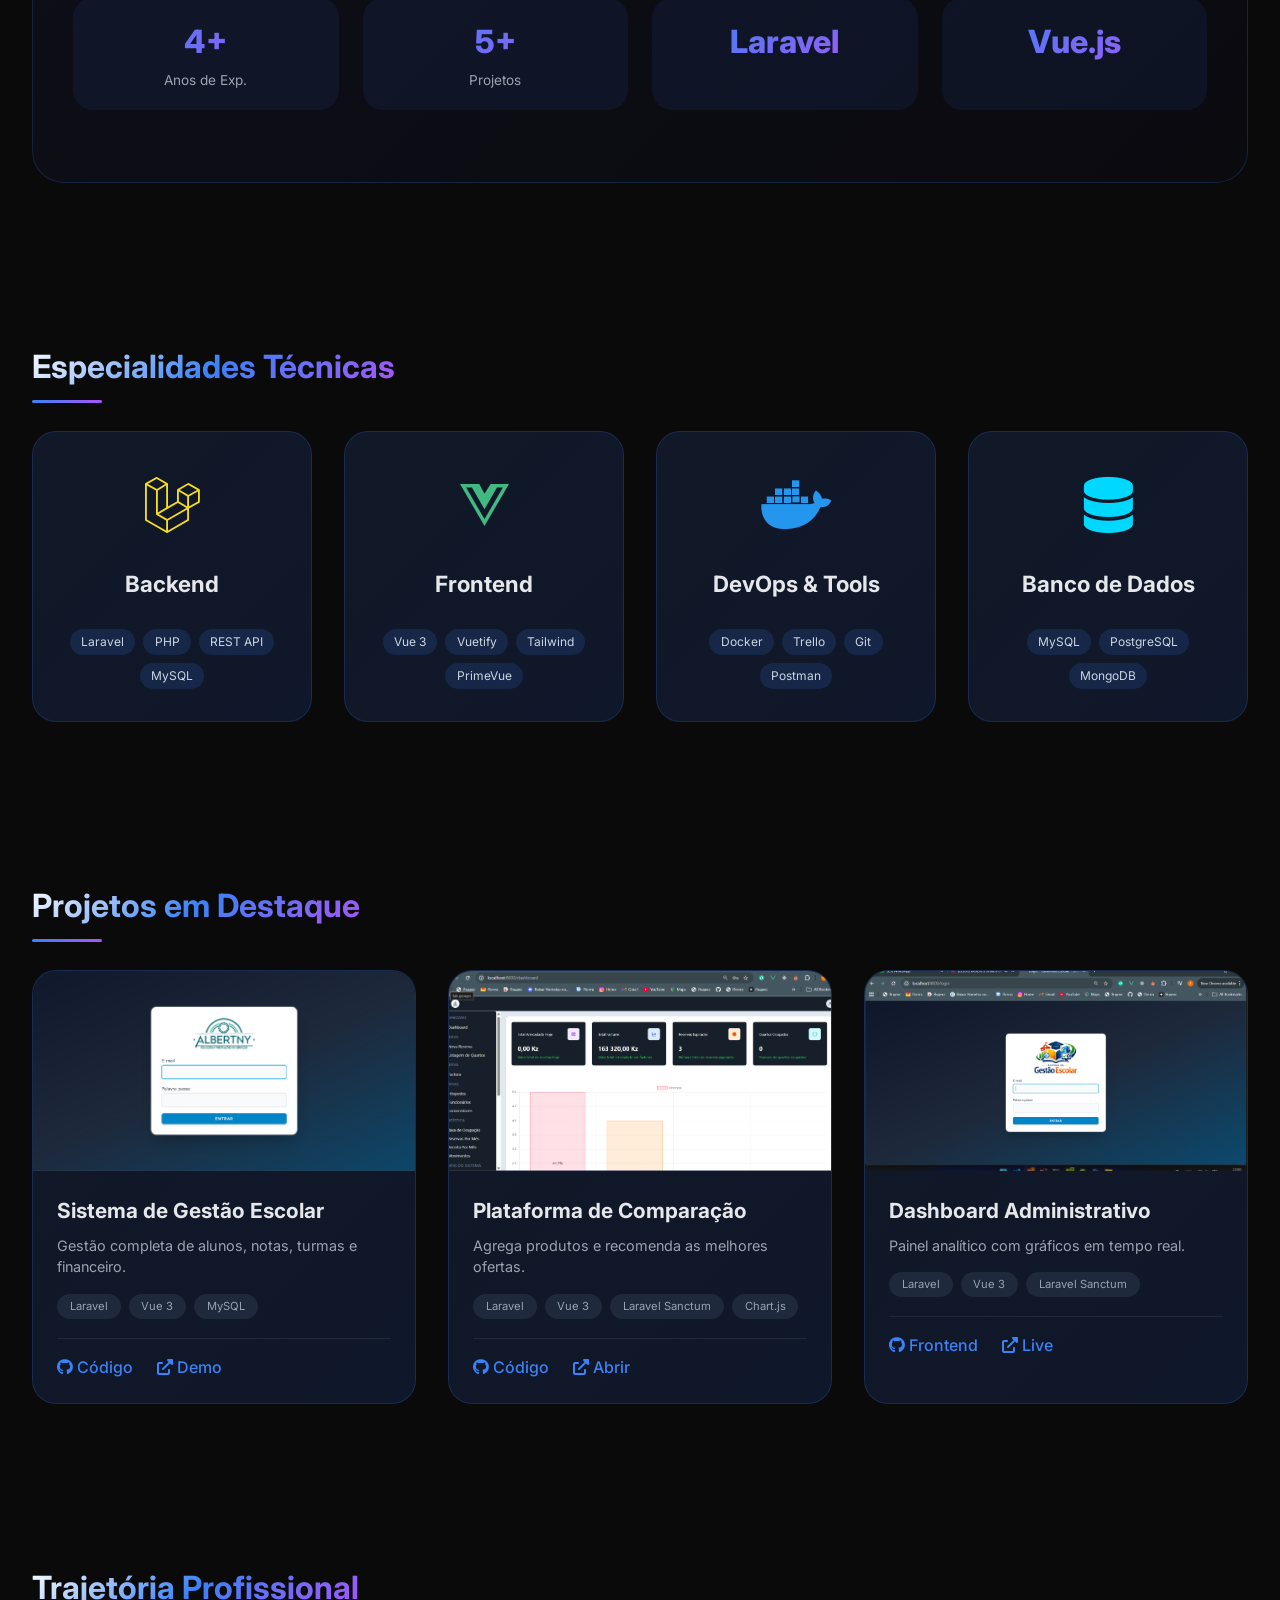
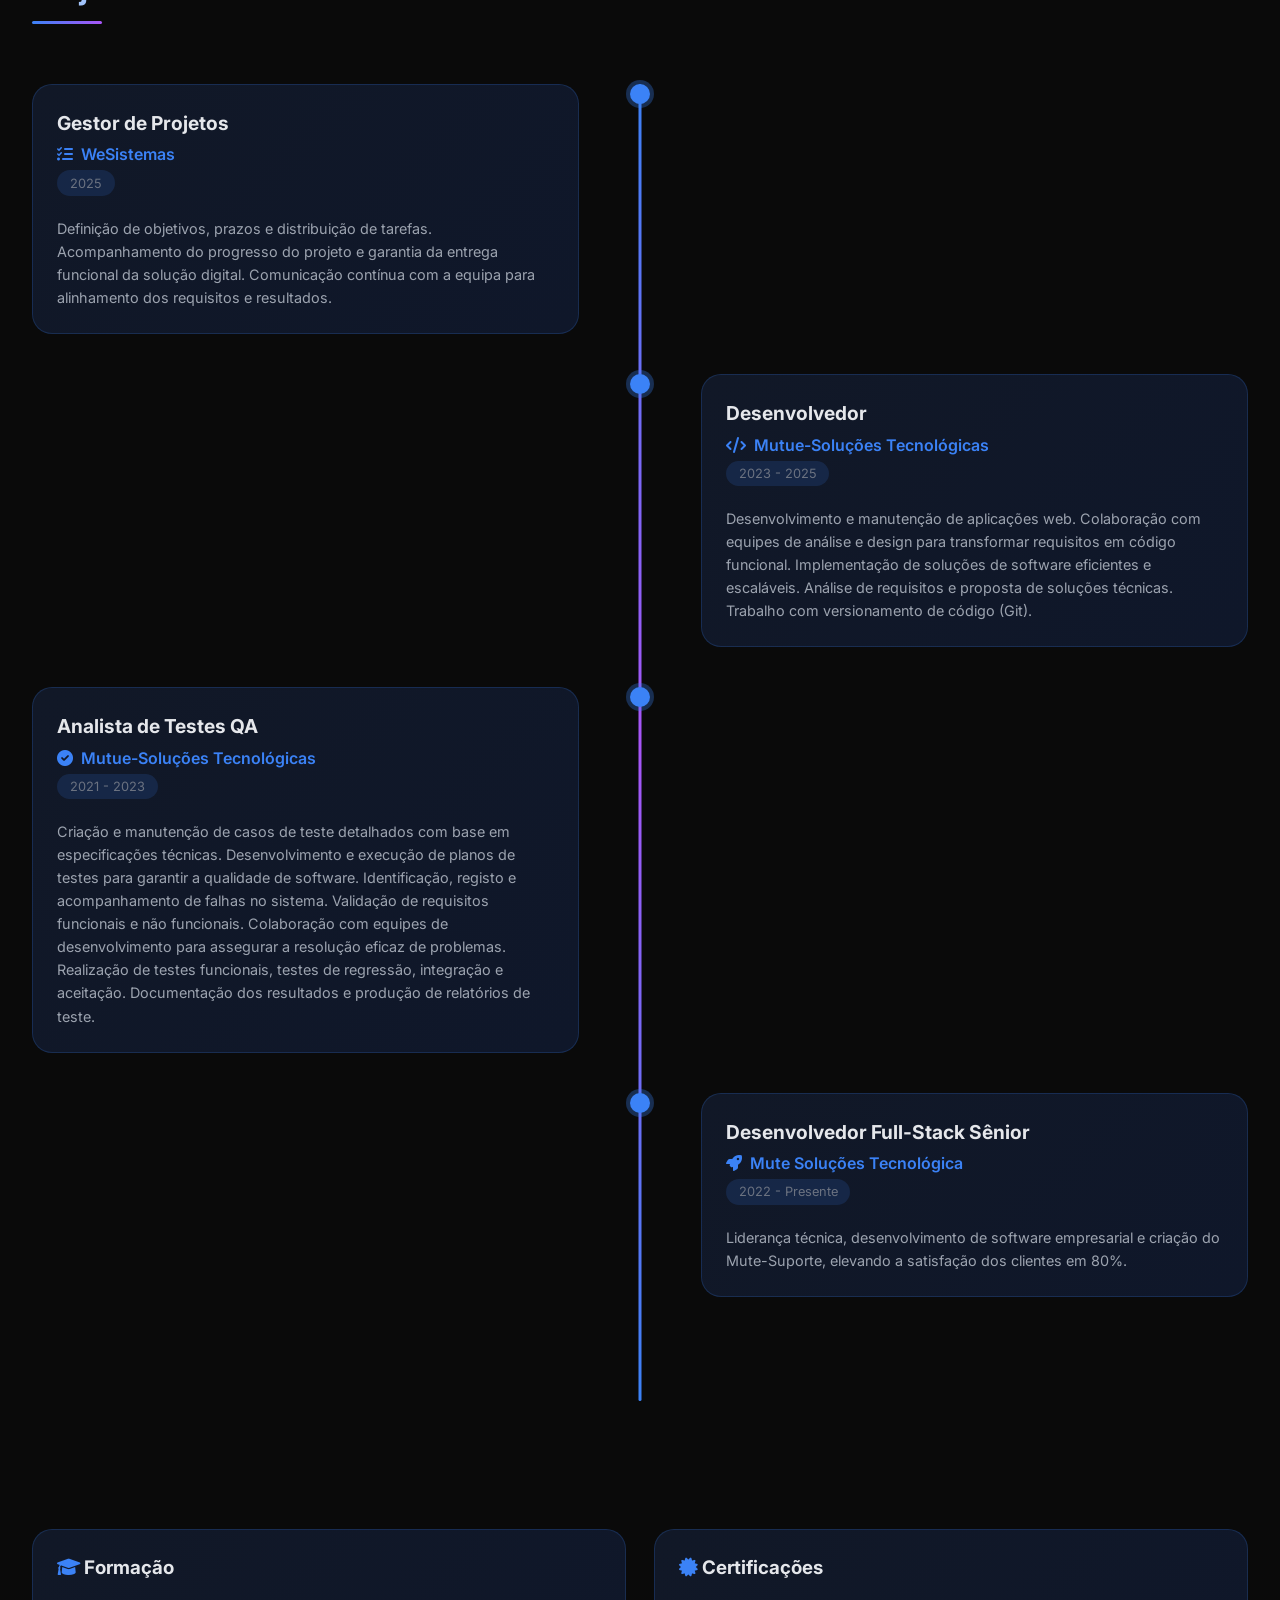
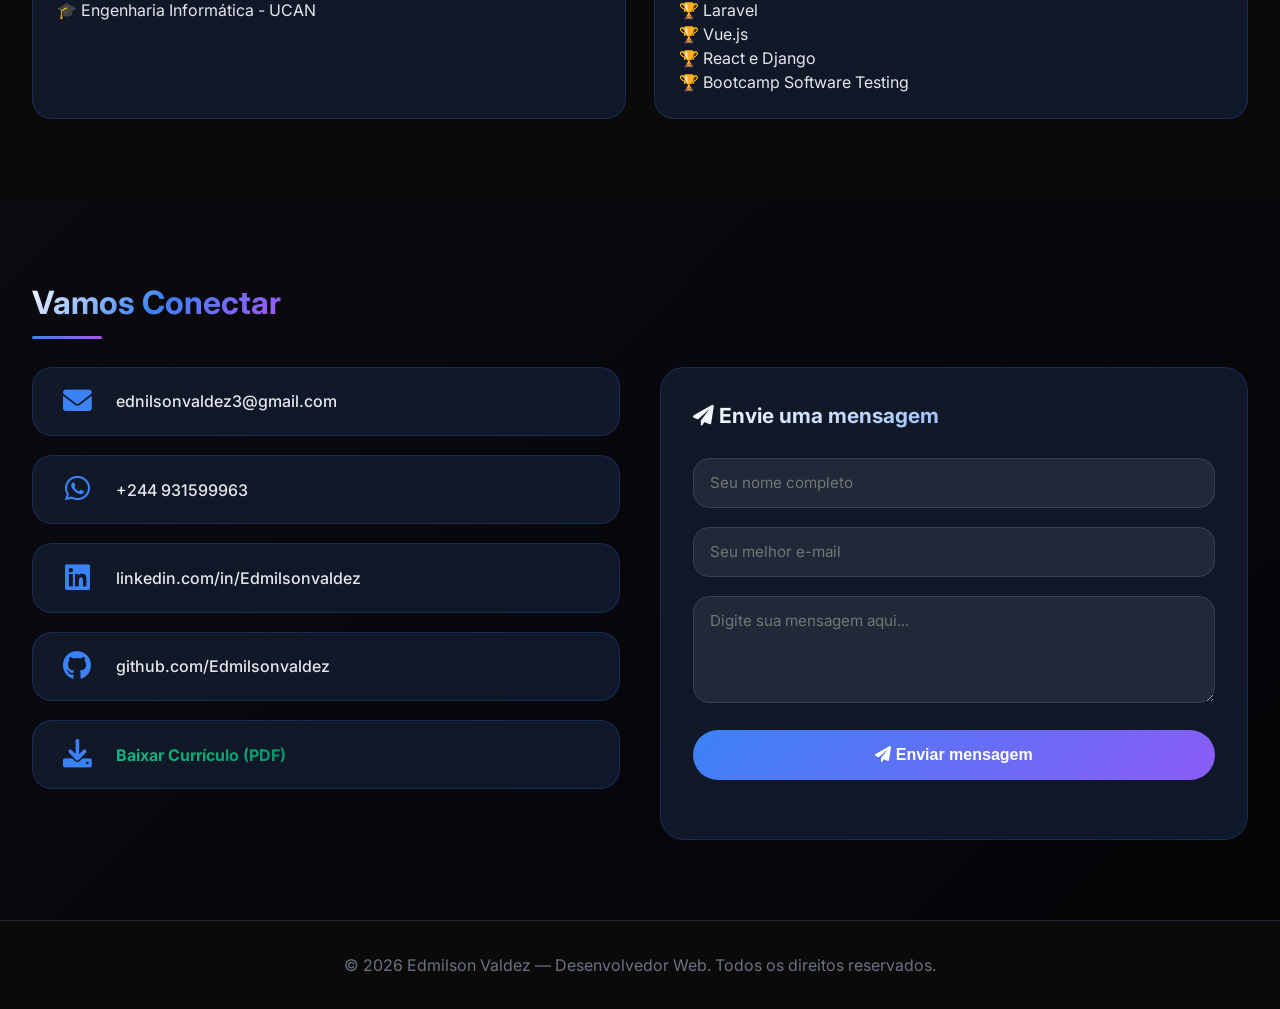
==== commit 75463abc: "Add files via upload" ====
--- a/index.html
+++ b/index.html
@@ -784,7 +784,7 @@
     <section id="formacao">
       <div class="container">
         <div class="info-grid">
-          <div class="info-card fade-up"><h3><i class="fas fa-graduation-cap" style="color:#3B82F6;"></i> Formação</h3><ul style="list-style:none; margin-top:1rem;"><li>🎓 Engenharia Informática - UAN</li></ul></div>
+          <div class="info-card fade-up"><h3><i class="fas fa-graduation-cap" style="color:#3B82F6;"></i> Formação</h3><ul style="list-style:none; margin-top:1rem;"><li>🎓 Engenharia Informática - UCAN</li></ul></div>
           <div class="info-card fade-up"><h3><i class="fas fa-certificate" style="color:#3B82F6;"></i> Certificações</h3><ul style="list-style:none; margin-top:1rem;"><li>🏆 Laravel</li><li>🏆 Vue.js</li><li>🏆 React e Django</li><li>🏆 Bootcamp Software Testing</li></ul></div>
         </div>
       </div>
